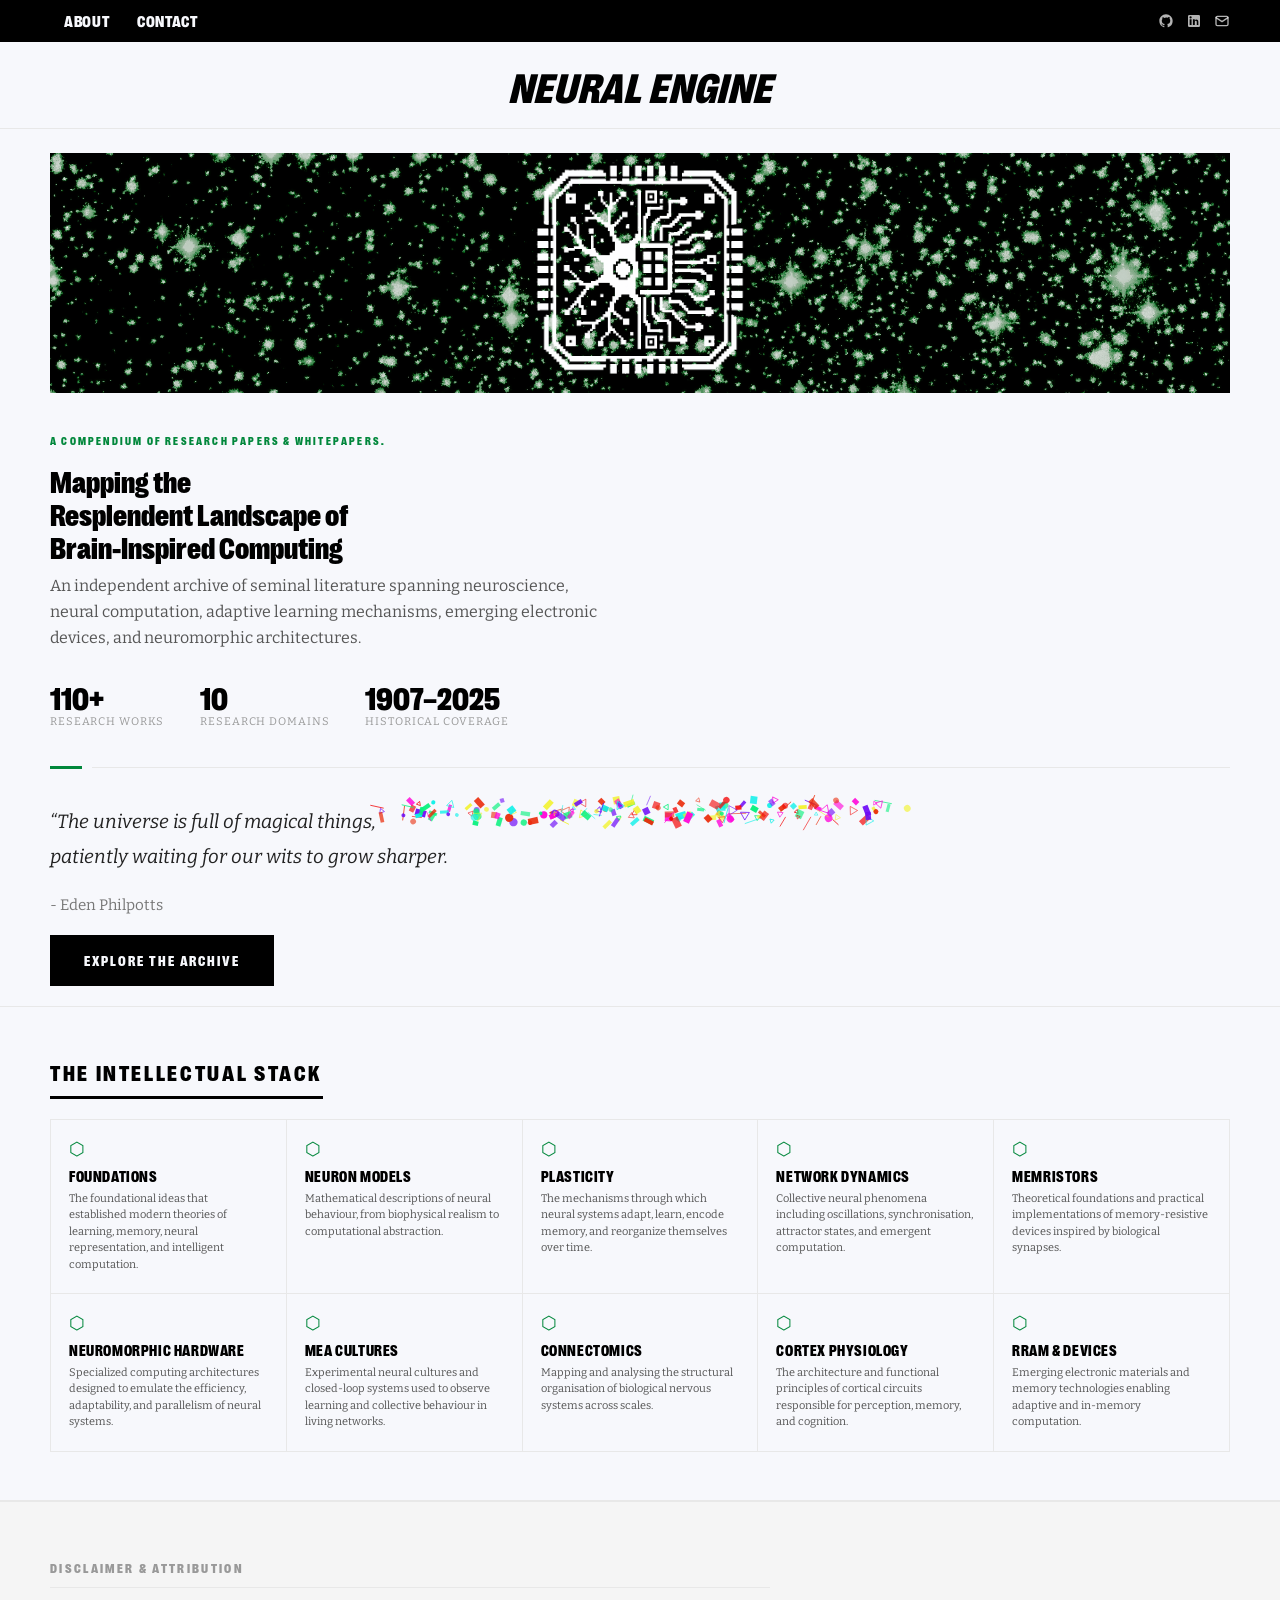
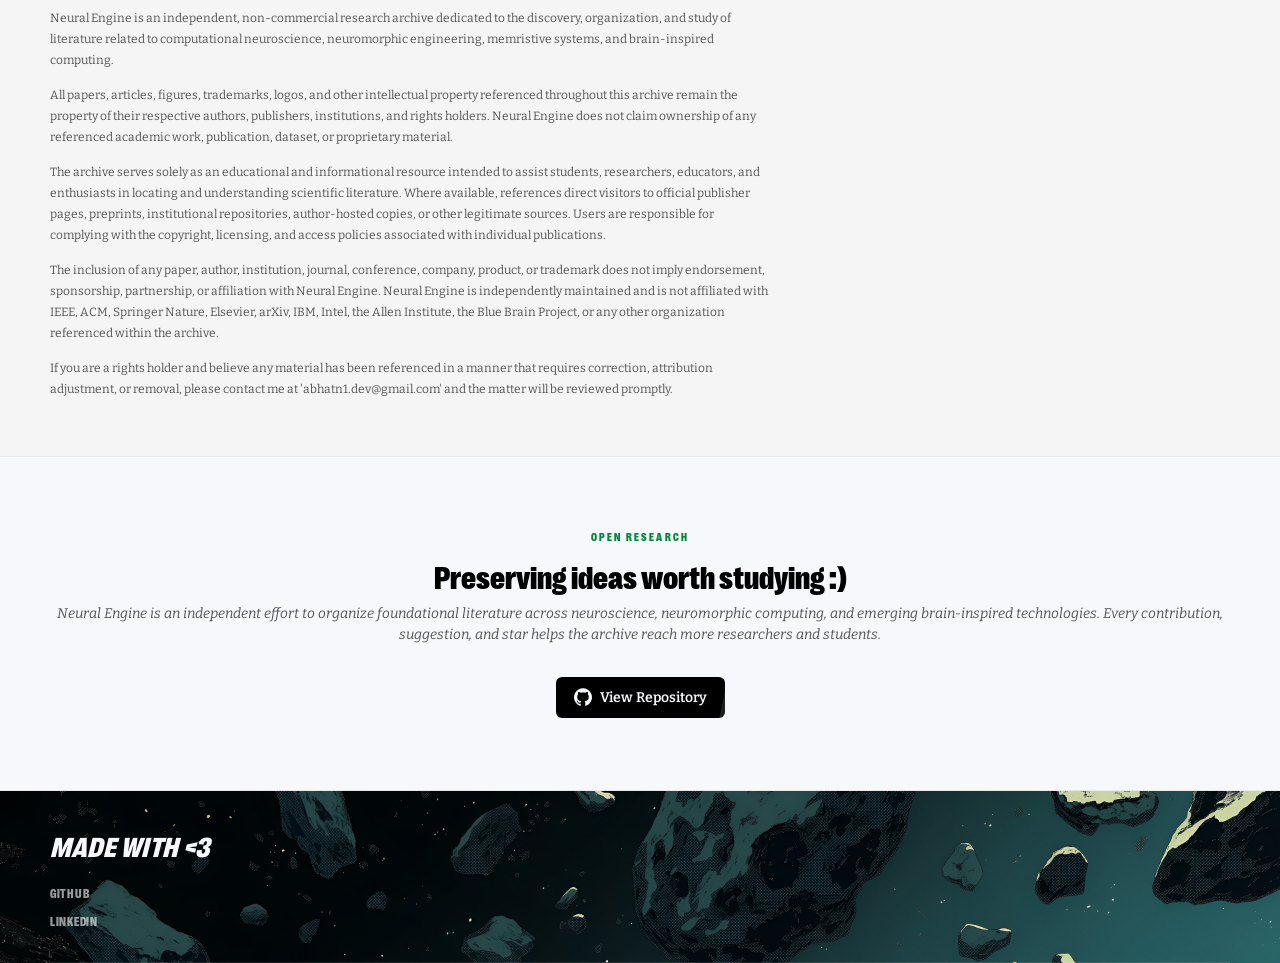
==== index.html @ 6e16e802 "Clean repository and keep landing page only" ====
<!doctype html>
<html lang="en">
  <head>
    <meta charset="UTF-8" />
    <meta name="viewport" content="width=device-width, initial-scale=1.0" />
    <title>Neural Engine 🧠</title>
    <meta
      name="description"
      content="A compendium of seminal papers on neural computation, synaptic plasticity, and brain-inspired machinery."
    />
    <link rel="icon" type="image/png" href="./assets/favicon.png">
    <link rel="preconnect" href="https://fonts.googleapis.com" />
    <link rel="preconnect" href="https://fonts.gstatic.com" crossorigin />
    <link
      href="https://fonts.googleapis.com/css2?family=Barlow+Condensed:ital,wght@0,400;0,600;0,700;0,800;0,900;1,700;1,800;1,900&family=Barlow:wght@400;500;600;700&display=swap"
      rel="stylesheet"
    />
    <link rel="stylesheet" href="./css/style.css" />
  </head>
  <body>
    <!-- TOP NAV -->
    <header class="site-header">
      <div class="header-inner">
        <nav class="top-nav">
          <div class="nav-categories">
            <div class="nav-item"><a href="#about">About</a></div>
            <div class="nav-item"><a href="#contact">Contact</a></div>
          </div>

          <div class="nav-right">
            <div class="social-links">
              <a
                href="https://github.com/adityabhatnagar1/neural-engine"
                target="_blank"
                rel="noopener noreferrer"
                aria-label="GitHub"
              >
                <svg
                  width="16"
                  height="16"
                  viewBox="0 0 24 24"
                  fill="currentColor"
                >
                  <path
                    d="M12 2C6.48 2 2 6.48 2 12a10 10 0 0 0 6.84 9.49c.5.09.66-.22.66-.48v-1.7c-2.78.61-3.37-1.17-3.37-1.17-.46-1.17-1.12-1.48-1.12-1.48-.91-.62.07-.61.07-.61 1.01.07 1.54 1.04 1.54 1.04.9 1.54 2.37 1.1 2.95.84.09-.65.35-1.1.64-1.35-2.22-.25-4.56-1.11-4.56-4.93 0-1.09.39-1.99 1.03-2.69-.1-.25-.45-1.27.1-2.64 0 0 .84-.27 2.75 1.03A9.6 9.6 0 0 1 12 6.8c.85 0 1.71.12 2.51.35 1.91-1.3 2.75-1.03 2.75-1.03.55 1.37.2 2.39.1 2.64.64.7 1.03 1.6 1.03 2.69 0 3.83-2.34 4.68-4.57 4.93.36.31.68.92.68 1.86v2.76c0 .27.16.58.67.48A10 10 0 0 0 22 12c0-5.52-4.48-10-10-10z"
                  />
                </svg>
              </a>

              <a
                href="https://www.linkedin.com/in/adityabhatnagar1/"
                target="_blank"
                rel="noopener noreferrer"
                aria-label="LinkedIn"
              >
                <svg
                  width="16"
                  height="16"
                  viewBox="0 0 24 24"
                  fill="currentColor"
                >
                  <path
                    d="M19 3A2 2 0 0 1 21 5V19A2 2 0 0 1 19 21H5A2 2 0 0 1 3 19V5A2 2 0 0 1 5 3H19ZM8.34 18V9.37H5.49V18H8.34ZM6.91 8.24A1.65 1.65 0 1 0 6.9 4.94a1.65 1.65 0 0 0 .01 3.3ZM18.5 18V13.78C18.5 11.61 18.03 9.93 15.5 9.93C14.29 9.93 13.48 10.6 13.15 11.24H13.11V9.37H10.36V18H13.21V13.73C13.21 12.6 13.42 11.53 14.79 11.53C16.14 11.53 16.16 12.79 16.16 13.8V18H18.5Z"
                  />
                </svg>
              </a>

              <a href="mailto:abhatn1.dev@gmail.com" aria-label="Email">
                <svg
                  width="16"
                  height="16"
                  viewBox="0 0 24 24"
                  fill="none"
                  stroke="currentColor"
                  stroke-width="2"
                  stroke-linecap="round"
                  stroke-linejoin="round"
                >
                  <rect x="3" y="5" width="18" height="14" rx="2" />
                  <path d="M3 7l9 6 9-6" />
                </svg>
              </a>
            </div>
          </div>
        </nav>
      </div>
    </header>

    <!-- LOGO BAR -->
    <div class="logo-bar">
      <div class="container">
        <a href="/" class="site-logo">
          <span class="logo-text">Neural Engine</span>
        </a>
      </div>
    </div>

    <!-- HERO SECTION -->
    <section id="about" class="hero-section">
      <div class="container">
        <div class="hero-grid">
          <!-- Featured Article -->
          <div class="hero-featured">
            <div class="hero-img-wrap">
              <img src="./assets/header.jpg" alt="Dark Pines" loading="lazy" />

              <img
                src="./assets/logo.png"
                alt="Neural Engine"
                class="hero-logo"
              />
            </div>
            <div class="hero-content">
              <p class="hero-eyebrow">A Compendium of Research Papers & Whitepapers.</p>

              <h1 class="hero-title">
                Mapping the<br /> Resplendent Landscape of<br />Brain-Inspired Computing
              </h1>

              <p class="hero-lead">
              An independent archive of seminal literature spanning neuroscience, neural computation, adaptive learning mechanisms, emerging electronic devices, and neuromorphic architectures.
              </p>

              <!-- Stats row -->
              <div class="hero-stats">
                <div class="hero-stat">
                  <span class="stat-num">110+</span>
                  <span class="stat-label">Research Works</span>
                </div>
                <div class="hero-stat">
                  <span class="stat-num">10</span>
                  <span class="stat-label">Research Domains</span>
                </div>
                <div class="hero-stat">
                  <span class="stat-num">1907–2025</span>
                  <span class="stat-label">Historical Coverage</span>
                </div>
              </div>

              <div class="section-divider"></div>



              <div class="quote-block">
                <span class="quote-line"> “The universe is full of magical things, </span>

                <span class="quote-line"> patiently waiting for our wits to grow sharper. </span>

                <span class="quote-author"> - Eden Philpotts </span>
              </div>

            <div style="margin-top: 18px;"></div>

            <div class="hero-cta-wrap">
              <a href="./archive/" class="ui-btn">
                <span>Explore the Archive</span>
              </a>
            </div>

            <div style="margin-top: 20px;"></div>
          </div>
        </div>
      </div>
    </section>

    <!-- RESEARCH DOMAINS -->
<section class="domains-section">
  <div class="container">
    <div class="section-header-row">
      <h2 class="section-heading">The Intellectual Stack</h2>
    </div>
    <div class="domains-grid">
      <div class="domain-card">
        <span class="domain-icon">⬡</span>
        <h3>Foundations</h3>
        <p>The foundational ideas that established modern theories of learning, memory, neural representation, and intelligent computation.</p>
      </div>
      <div class="domain-card">
        <span class="domain-icon">⬡</span>
        <h3>Neuron Models</h3>
        <p>Mathematical descriptions of neural behaviour, from biophysical realism to computational abstraction.</p>
      </div>
      <div class="domain-card">
        <span class="domain-icon">⬡</span>
        <h3>Plasticity</h3>
        <p>The mechanisms through which neural systems adapt, learn, encode memory, and reorganize themselves over time.</p>
      </div>
      <div class="domain-card">
        <span class="domain-icon">⬡</span>
        <h3>Network Dynamics</h3>
        <p>Collective neural phenomena including oscillations, synchronisation, attractor states, and emergent computation.</p>
      </div>
      <div class="domain-card">
        <span class="domain-icon">⬡</span>
        <h3>Memristors</h3>
        <p>Theoretical foundations and practical implementations of memory-resistive devices inspired by biological synapses.</p>
      </div>
      <div class="domain-card">
        <span class="domain-icon">⬡</span>
        <h3>Neuromorphic Hardware</h3>
        <p>Specialized computing architectures designed to emulate the efficiency, adaptability, and parallelism of neural systems.</p>
      </div>
      <div class="domain-card">
        <span class="domain-icon">⬡</span>
        <h3>MEA Cultures</h3>
        <p>Experimental neural cultures and closed-loop systems used to observe learning and collective behaviour in living networks.</p>
      </div>
      <div class="domain-card">
        <span class="domain-icon">⬡</span>
        <h3>Connectomics</h3>
        <p>Mapping and analysing the structural organisation of biological nervous systems across scales.
      </div>
      <div class="domain-card">
        <span class="domain-icon">⬡</span>
        <h3>Cortex Physiology</h3>
        <p>The architecture and functional principles of cortical circuits responsible for perception, memory, and cognition.</p>
      </div>
      <div class="domain-card">
        <span class="domain-icon">⬡</span>
        <h3>RRAM & Devices</h3>
        <p>Emerging electronic materials and memory technologies enabling adaptive and in-memory computation.</p>
      </div>
    </div>
  </div>
</section>

<!-- DISCLAIMER -->
<section class="disclaimer-section">
  <div class="container">
    <div class="disclaimer-inner">
      <h2 class="disclaimer-heading">Disclaimer & Attribution</h2>
      <div class="disclaimer-body">
        <p>Neural Engine is an independent, non-commercial research archive dedicated to the discovery, organization, and study of literature related to computational neuroscience, neuromorphic engineering, memristive systems, and brain-inspired computing.</p>
        <p>All papers, articles, figures, trademarks, logos, and other intellectual property referenced throughout this archive remain the property of their respective authors, publishers, institutions, and rights holders. Neural Engine does not claim ownership of any referenced academic work, publication, dataset, or proprietary material.</p>
        <p>The archive serves solely as an educational and informational resource intended to assist students, researchers, educators, and enthusiasts in locating and understanding scientific literature. Where available, references direct visitors to official publisher pages, preprints, institutional repositories, author-hosted copies, or other legitimate sources. Users are responsible for complying with the copyright, licensing, and access policies associated with individual publications.</p>
        <p>The inclusion of any paper, author, institution, journal, conference, company, product, or trademark does not imply endorsement, sponsorship, partnership, or affiliation with Neural Engine. Neural Engine is independently maintained and is not affiliated with IEEE, ACM, Springer Nature, Elsevier, arXiv, IBM, Intel, the Allen Institute, the Blue Brain Project, or any other organization referenced within the archive.</p>
        <p>If you are a rights holder and believe any material has been referenced in a manner that requires correction, attribution adjustment, or removal, please contact me at 'abhatn1.dev@gmail.com' and the matter will be reviewed promptly.</p>
      </div>
    </div>
  </div>
</section>

<!-- REPO CTA -->
<section class="repo-cta-section">
  <div class="container">
    <p class="repo-eyebrow">Open Research</p>
    <h2 class="repo-heading">Preserving ideas worth studying :)</h2>
    <p class="repo-sub">Neural Engine is an independent effort to organize foundational literature across neuroscience, neuromorphic computing, and emerging brain-inspired technologies. Every contribution, suggestion, and star helps the archive reach more researchers and students.</p>
    <a href="https://github.com/adityabhatnagar1/neural-engine" target="_blank" rel="noopener noreferrer" class="gh-star-btn">
      <span class="gh-shine"></span>
      <div class="gh-left">
        <svg class="gh-icon" viewBox="0 0 438.549 438.549" fill="currentColor">
          <path clip-rule="evenodd" d="M409.132 114.573c-19.608-33.596-46.205-60.194-79.798-79.8-33.598-19.607-70.277-29.408-110.063-29.408-39.781 0-76.472 9.804-110.063 29.408-33.596 19.605-60.192 46.204-79.8 79.8C9.803 148.168 0 184.854 0 224.63c0 47.78 13.94 90.745 41.827 128.906 27.884 38.164 63.906 64.572 108.063 79.227 5.14.954 8.945.283 11.419-1.996 2.475-2.282 3.711-5.14 3.711-8.562 0-.571-.049-5.708-.144-15.417a2549.81 2549.81 0 01-.144-25.406l-6.567 1.136c-4.187.767-9.469 1.092-15.846 1-6.374-.089-12.991-.757-19.842-1.999-6.854-1.231-13.229-4.086-19.13-8.559-5.898-4.473-10.085-10.328-12.56-17.556l-2.855-6.57c-1.903-4.374-4.899-9.233-8.992-14.559-4.093-5.331-8.232-8.945-12.419-10.848l-1.999-1.431c-1.332-.951-2.568-2.098-3.711-3.429-1.142-1.331-1.997-2.663-2.568-3.997-.572-1.335-.098-2.43 1.427-3.289 1.525-.859 4.281-1.276 8.28-1.276l5.708.853c3.807.763 8.516 3.042 14.133 6.851 5.614 3.806 10.229 8.754 13.846 14.842 4.38 7.806 9.657 13.754 15.846 17.847 6.184 4.093 12.419 6.136 18.699 6.136 6.28 0 11.704-.476 16.274-1.423 4.565-.952 8.848-2.383 12.847-4.285 1.713-12.758 6.377-22.559 13.988-29.41-10.848-1.14-20.601-2.857-29.264-5.14-8.658-2.286-17.605-5.996-26.835-11.14-9.235-5.137-16.896-11.516-22.985-19.126-6.09-7.614-11.088-17.61-14.987-29.979-3.901-12.374-5.852-26.648-5.852-42.826 0-23.035 7.52-42.637 22.557-58.817-7.044-17.318-6.379-36.732 1.997-58.24 5.52-1.715 13.706-.428 24.554 3.853 10.85 4.283 18.794 7.952 23.84 10.994 5.046 3.041 9.089 5.618 12.135 7.708 17.705-4.947 35.976-7.421 54.818-7.421s37.117 2.474 54.823 7.421l10.849-6.849c7.419-4.57 16.18-8.758 26.262-12.565 10.088-3.805 17.802-4.853 23.134-3.138 8.562 21.509 9.325 40.922 2.279 58.24 15.036 16.18 22.559 35.787 22.559 58.817 0 16.178-1.958 30.497-5.853 42.966-3.9 12.471-8.941 22.457-15.125 29.979-6.191 7.521-13.901 13.85-23.131 18.986-9.232 5.14-18.182 8.85-26.84 11.136-8.662 2.286-18.415 4.004-29.263 5.146 9.894 8.562 14.842 22.077 14.842 40.539v60.237c0 3.422 1.19 6.279 3.572 8.562 2.379 2.279 6.136 2.95 11.276 1.995 44.163-14.653 80.185-41.062 108.068-79.226 27.88-38.161 41.825-81.126 41.825-128.906-.01-39.771-9.818-76.454-29.414-110.049z"/>
        </svg>
        <span>View Repository</span>
      </div>

    </a>
  </div>
</section>


    <!-- FOOTER -->
    <footer id="contact" class="site-footer">
      <div class="container">
        <div class="footer-grid">
          <div class="footer-brand">
            <a href="/" class="site-logo footer-logo">
              <span class="logo-text">made with <3</span>
            </a>

            <p style="margin-top: 12px"></p>
            <div class="footer-social">
              <a
                href="https://github.com/adityabhatnagar1/"
                target="_blank"
                rel="noopener noreferrer"
                aria-label="GitHub"
                >GitHub</a
              >

              <a
                href="https://www.linkedin.com/in/adityabhatnagar1/"
                target="_blank"
                rel="noopener noreferrer"
                aria-label="LinkedIn"
                >LinkedIn</a
              >



            </div>
          </div>
        </div>
      </div>


    </footer>

    <script src="./js/main.js"></script>

    <canvas id="archive-canvas"></canvas>

    <div id="archive-msg">ARCHIVE_COMPLETE</div>

  </body>
</html>
---- css/style.css ----
@keyframes signalInstability {
  0% {
    transform: translate(0px, 0px) rotate(0deg);
  }

  10% {
    transform: translate(-1px, 1px) rotate(-0.15deg);
  }

  20% {
    transform: translate(2px, -1px) rotate(0.15deg);
  }

  30% {
    transform: translate(-2px, 1px) rotate(-0.1deg);
  }

  40% {
    transform: translate(1px, -1px) rotate(0.1deg);
  }

  50% {
    transform: translate(-1px, 1px) rotate(0deg);
  }

  60% {
    transform: translate(2px, 0px) rotate(0.1deg);
  }

  70% {
    transform: translate(-2px, -1px) rotate(-0.1deg);
  }

  80% {
    transform: translate(1px, 1px) rotate(0deg);
  }

  90% {
    transform: translate(-1px, 0px) rotate(0.05deg);
  }

  100% {
    transform: translate(0px, 0px) rotate(0deg);
  }
}

.signal-instability {
  animation: signalInstability 0.45s ease;
}

@font-face {
  font-family: "Bitter";
  src: url("../assets/bitter/Bitter-VariableFont_wght.ttf") format("truetype");
  font-weight: 100 900;
  font-style: normal;
}

@font-face {
  font-family: "Bitter";
  src: url("../assets/bitter/Bitter-Italic-VariableFont_wght.ttf")
    format("truetype");
  font-weight: 100 900;
  font-style: italic;
}

@font-face {
  font-family: "OwnersX";
  src: url("../assets/ownersx/Owners-XXNarrow-Black.otf") format("opentype");
  font-weight: 900;
  font-style: normal;
}

*,
*::before,
*::after {
  box-sizing: border-box;
  margin: 0;
  padding: 0;
}

:root {
  --black: #000000;
  --white: #f7f8fc;
  --gray-100: #f5f5f5;
  --gray-200: #e8e8e8;
  --gray-400: #999999;
  --gray-600: #555555;
  --red: #01873b;
  --font-condensed: "Barlow", sans-serif;
  --font-body: "Bitter", serif;
  --container-max: 1220px;
  --header-h: 42px;
}

html {
  font-size: 16px;
  scroll-behavior: smooth;
}

body {
  font-family: var(--font-body);
  background: var(--white);
  color: var(--black);
  line-height: 1.5;
  -webkit-font-smoothing: antialiased;
}

a {
  color: inherit;
  text-decoration: none;
}
a:hover {
  color: var(--red);
}
img {
  display: block;
  width: 100%;
  height: 100%;
  object-fit: cover;
}
ul {
  list-style: none;
}

/* === CONTAINER === */
.container {
  max-width: var(--container-max);
  margin: 0 auto;
  padding: 0 20px;
}

/* === CATEGORY TAGS === */
.category-tag {
  display: inline-block;
  font-family: var(--font-condensed);
  font-size: 11px;
  font-weight: 700;
  letter-spacing: 0.08em;
  text-transform: uppercase;
  color: var(--red);
  margin-bottom: 6px;
  transition: opacity 0.15s;
}
.category-tag:hover {
  opacity: 0.7;
  color: var(--red);
}
.category-tag.small {
  font-size: 10px;
}
.category-tag.themed-tag {
  color: var(--red);
}

/* === BYLINE === */
.byline {
  font-family: var(--font-body);
  font-size: 12px;
  color: var(--gray-600);
  display: block;
  margin-top: 6px;
}
.byline.small {
  font-size: 11px;
}
.byline a:hover {
  color: var(--red);
}

/* === EXCERPT === */
.excerpt {
  font-size: 13px;
  color: var(--gray-600);
  line-height: 1.5;
  margin: 6px 0;
  font-style: italic;
}

/* === SECTION HEADINGS === */
.section-heading {
  font-family: "OwnersX", sans-serif;
  font-size: 22px;
  font-weight: 800;
  letter-spacing: 0.12em;
  text-transform: uppercase;
  color: var(--black);
  border-bottom: 3px solid var(--black);
  padding-bottom: 8px;
  margin-bottom: 20px;
}
.section-heading.themed {
  color: var(--black);
}
.section-label {
  font-family: "OwnersX", sans-serif;
  font-size: 18px;
  font-weight: 700;
  letter-spacing: 0.1em;
  text-transform: uppercase;
  color: var(--gray-400);
  border-bottom: 2px solid var(--gray-200);
  padding-bottom: 8px;
  margin-bottom: 14px;
}

/* === READ MORE BUTTONS === */
.read-more-btn {
  display: inline-flex;
  align-items: center;
  gap: 4px;
  font-family: var(--font-condensed);
  font-size: 12px;
  font-weight: 700;
  letter-spacing: 0.1em;
  text-transform: uppercase;
  color: var(--black);
  border: 2px solid var(--black);
  padding: 6px 14px;
  transition:
    background 0.15s,
    color 0.15s;
}
.read-more-btn:hover {
  background: var(--black);
  color: var(--white);
}
.read-more-btn.sm {
  font-size: 11px;
  padding: 4px 10px;
}

/* === SITE HEADER / NAV === */
.site-header {
  background: var(--black);
  position: sticky;
  top: 0;
  z-index: 100;
}
.header-inner {
  max-width: var(--container-max);
  margin: 0 auto;
  padding: 0 20px;
}
.top-nav {
  display: flex;
  align-items: center;
  justify-content: space-between;
  height: var(--header-h);
}
.nav-categories {
  display: flex;
  align-items: center;
  gap: 0;
}
.nav-item {
  position: relative;
}
.nav-item > a {
  display: block;
  font-family: "OwnersX", sans-serif;
  font-size: 16px;
  font-weight: 700;
  letter-spacing: 0.04em;
  text-transform: uppercase;
  color: var(--white);
  padding: 0 14px;
  height: var(--header-h);
  line-height: var(--header-h);
  transition:
    color 0.15s,
    background 0.15s;
}
.nav-item > a:hover {
  color: var(--white);
  background: rgba(255, 255, 255, 0.1);
}
.nav-newsletter > a {
  color: #aaa;
}

/* Dropdown */
.dropdown:hover .dropdown-menu {
  display: block;
}
.dropdown-menu {
  display: none;
  position: absolute;
  top: var(--header-h);
  left: 0;
  background: var(--black);
  min-width: 180px;
  padding: 8px 0;
  z-index: 200;
  border-top: 2px solid var(--red);
}
.dropdown-menu a {
  display: block;
  font-family: var(--font-condensed);
  font-size: 12px;
  font-weight: 600;
  letter-spacing: 0.06em;
  text-transform: uppercase;
  color: #ccc;
  padding: 7px 18px;
  transition:
    color 0.1s,
    background 0.1s;
}
.dropdown-menu a:hover {
  color: var(--white);
  background: rgba(255, 255, 255, 0.08);
}

/* Nav right */
.nav-right {
  display: flex;
  align-items: center;
  gap: 16px;
}
.search-btn {
  background: none;
  border: none;
  color: var(--white);
  cursor: pointer;
  padding: 6px;
  display: flex;
  align-items: center;
  transition: opacity 0.15s;
}
.search-btn:hover {
  opacity: 0.7;
}
.social-links {
  display: flex;
  align-items: center;
  gap: 12px;
}
.social-links a {
  color: rgba(255, 255, 255, 0.7);
  display: flex;
  align-items: center;
  transition: color 0.15s;
}
.social-links a:hover {
  color: var(--white);
}

/* === LOGO BAR === */
.logo-bar {
  background: var(--white);
  border-bottom: 1px solid var(--gray-200);
  padding: 22px 0 18px;
  text-align: center;
}

.site-logo {
  display: inline-block;
}
.logo-text {
  font-family: "OwnersX", sans-serif;
  font-size: 42px;
  font-weight: 900;
  font-style: italic;
  letter-spacing: -0.01em;
  color: var(--black);
  line-height: 1;
  text-transform: uppercase;
}
.footer-logo .logo-text {
  font-size: 28px;
}

/* === HERO SECTION === */
.hero-section {
  padding: 24px 0 0;
  border-bottom: 1px solid var(--gray-200);
}
.hero-grid {
  display: block;
}

/* Featured */

.hero-img-wrap {
  position: relative; /* add this */
  width: 100%;
  height: 240px;
  overflow: hidden;
  margin-bottom: 40px;
}

.hero-img-wrap .hero-logo {
  position: absolute;
  top: 50%;
  left: 50%;
  transform: translate(-50%, -50%);
  width: 280px;
  height: 280px;
  opacity: 1;
  mix-blend-mode: normal;
}

.hero-img-wrap img {
  width: 100%;
  height: 100%;
  object-fit: cover;
}

.hero-title {
  font-family: "OwnersX", sans-serif;
  font-size: 30px;
  font-weight: 800;
  line-height: 1.1;
  margin-bottom: 10px;
}
.hero-title a:hover {
  color: var(--gray-600);
}
.hero-excerpt {
  font-size: 14px;
  color: var(--gray-600);
  font-style: italic;
  margin-bottom: 8px;
  line-height: 1.5;
}

/* Sidebar */
.hero-sidebar {
  border-left: 1px solid var(--gray-200);
  padding-left: 20px;
}
.latest-list {
  margin-bottom: 16px;
}
.latest-list li {
  padding: 10px 0;
  border-bottom: 1px solid var(--gray-200);
}
.latest-list li:last-child {
  border-bottom: none;
}
.latest-title {
  font-family: var(--font-condensed);
  font-size: 16px;
  font-weight: 700;
  line-height: 1.25;
  margin: 4px 0;
}
.latest-title a:hover {
  color: var(--gray-600);
}

/* Secondary cards in sidebar */
.sidebar-secondary {
  margin-top: 20px;
  border-top: 2px solid var(--black);
  padding-top: 14px;
}
.secondary-card {
  display: grid;
  grid-template-columns: 80px 1fr;
  gap: 10px;
  margin-bottom: 14px;
  padding-bottom: 14px;
  border-bottom: 1px solid var(--gray-200);
}
.secondary-card:last-child {
  border-bottom: none;
}
.secondary-card img {
  width: 80px;
  height: 60px;
  object-fit: cover;
}
.secondary-title {
  font-family: "OwnersX", sans-serif;
  font-size: 25px;
  font-weight: 700;
  line-height: 1.05;
  margin: 3px 0;
}

/* Hero right */
.hero-right {
  border-left: 1px solid var(--gray-200);
  padding-left: 20px;
}
.newsletter-widget {
  background: var(--black);
  color: var(--white);
  padding: 18px;
  margin-bottom: 20px;
}
.newsletter-widget-label {
  font-family: var(--font-condensed);
  font-size: 18px;
  font-weight: 800;
  text-transform: uppercase;
  line-height: 1.1;
  margin-bottom: 6px;
}
.newsletter-widget-sub {
  font-size: 12px;
  color: rgba(255, 255, 255, 0.7);
  margin-bottom: 12px;
  line-height: 1.4;
}
.newsletter-widget-form {
  display: flex;
  flex-direction: column;
  gap: 8px;
}
.email-input {
  font-family: var(--font-body);
  font-size: 13px;
  padding: 8px 10px;
  border: 1px solid rgba(255, 255, 255, 0.3);
  background: rgba(255, 255, 255, 0.1);
  color: var(--white);
  outline: none;
  transition: border-color 0.15s;
  width: 100%;
}
.logo-text {
  font-family: "OwnersX", sans-serif;
  font-weight: 900;
  letter-spacing: 0.02em;
}
.email-input::placeholder {
  color: rgba(255, 255, 255, 0.5);
}
.email-input:focus {
  border-color: rgba(255, 255, 255, 0.6);
}
.subscribe-btn {
  font-family: var(--font-condensed);
  font-size: 12px;
  font-weight: 800;
  letter-spacing: 0.1em;
  text-transform: uppercase;
  background: var(--red);
  color: var(--white);
  border: none;
  padding: 9px 14px;
  cursor: pointer;
  transition: background 0.15s;
}
.subscribe-btn:hover {
  background: #c0121e;
}
.subscribe-btn.full {
  width: 100%;
}
.subscribe-btn.lg {
  padding: 12px 28px;
  font-size: 14px;
}

.latest-sidebar-links h4 {
  font-family: var(--font-condensed);
  font-size: 11px;
  font-weight: 700;
  letter-spacing: 0.1em;
  text-transform: uppercase;
  color: var(--gray-400);
  border-bottom: 2px solid var(--gray-200);
  padding-bottom: 6px;
  margin-bottom: 10px;
}
.latest-sidebar-links ul li {
  font-size: 12px;
  line-height: 1.4;
  padding: 7px 0;
  border-bottom: 1px solid var(--gray-200);
  color: var(--gray-600);
}
.latest-sidebar-links ul li a:hover {
  color: var(--red);
}

/* === TOP STORIES === */
.top-stories-section {
  padding: 32px 0;
  border-bottom: 1px solid var(--gray-200);
}
.top-stories-grid {
  display: grid;
  grid-template-columns: repeat(4, 1fr);
  gap: 20px;
}
.story-card {
  display: flex;
  flex-direction: column;
}
.story-card-img-wrap {
  display: block;
  aspect-ratio: 4/3;
  overflow: hidden;
  margin-bottom: 10px;
}
.story-card-img-wrap img {
  transition: transform 0.3s ease;
}
.story-card-img-wrap:hover img {
  transform: scale(1.04);
}
.story-card-content {
  flex: 1;
}
.story-card h3 {
  font-family: "OwnersX", sans-serif;
  font-size: 26px;
  font-weight: 700;
  line-height: 1.05;
  margin: 4px 0;
}
.story-card h3 a:hover {
  color: var(--gray-600);
}
.card-arrow {
  display: inline-block;
  font-size: 16px;
  margin-top: 8px;
  color: var(--red);
  font-weight: 700;
  transition: transform 0.15s;
}
.card-arrow:hover {
  transform: translateX(3px);
  color: var(--red);
}

/* === THEMED SECTIONS (AI Psychosis / Musk Watch) === */
.themed-section {
  padding: 32px 0;
  border-bottom: 1px solid var(--gray-200);
}
.section-header-row {
  display: flex;
  align-items: flex-end;
  justify-content: space-between;
  margin-bottom: 20px;
}
.section-header-row .section-heading {
  margin-bottom: 0;
}
.section-footer-row {
  display: flex;
  justify-content: center;
  margin-top: 24px;
}

.themed-grid {
  display: grid;
  grid-template-columns: 1fr 1fr 1fr;
  gap: 20px;
}
.themed-card {
  display: flex;
  flex-direction: column;
}
.themed-img-wrap {
  aspect-ratio: 16/10;
  overflow: hidden;
  margin-bottom: 10px;
}
.themed-img-wrap img {
  transition: transform 0.3s;
}
.themed-card:hover .themed-img-wrap img {
  transform: scale(1.04);
}
.themed-content h3 {
  font-family: var(--font-condensed);
  font-size: 17px;
  font-weight: 700;
  line-height: 1.2;
  margin: 4px 0;
}
.themed-content h3 a:hover {
  color: var(--gray-600);
}

.featured-themed .themed-img-wrap {
  aspect-ratio: 4/3;
}
.featured-themed .themed-content h3 {
  font-size: 20px;
}

/* Musk Watch */
.musk-grid {
  display: grid;
  grid-template-columns: 1fr 1fr;
  gap: 24px;
}

.musk-img-wrap {
  aspect-ratio: 16/10;
  overflow: hidden;
  margin-bottom: 12px;
}
.musk-img-wrap img {
  transition: transform 0.3s;
}
.musk-card:hover .musk-img-wrap img {
  transform: scale(1.03);
}
.musk-content h3 {
  font-family: "OwnersX", sans-serif;
  font-size: 52px;
  font-weight: 800;
  line-height: 1.15;
  margin: 6px 0;
}
.musk-content h3 a:hover {
  color: var(--gray-600);
}
.musk-secondary {
  display: flex;
  flex-direction: column;
  gap: 20px;
}
.musk-secondary-card {
  display: grid;
  grid-template-columns: 120px 1fr;
  gap: 12px;
  padding-bottom: 20px;
  border-bottom: 1px solid var(--gray-200);
}
.musk-secondary-card:last-child {
  border-bottom: none;
}
.musk-secondary-img {
  width: 120px;
  height: 90px;
  overflow: hidden;
  flex-shrink: 0;
}
.musk-secondary-content h3 {
  font-family: "OwnersX", sans-serif;
  font-size: 26px;
  font-weight: 700;
  line-height: 1.2;
  margin: 4px 0;
}

/* === THE FEED === */
.feed-section {
  padding: 32px 0;
  border-bottom: 1px solid var(--gray-200);
}
.feed-layout {
  display: grid;
  grid-template-columns: 1fr 280px;
  gap: 32px;
  align-items: start;
}
.feed-list {
  display: flex;
  flex-direction: column;
}
.feed-item {
  display: grid;
  grid-template-columns: 130px 1fr;
  gap: 14px;
  padding: 14px 0;
  border-bottom: 1px solid var(--gray-200);
}
.feed-img-wrap {
  display: block;
  width: 130px;
  height: 88px;
  overflow: hidden;
  flex-shrink: 0;
}
.feed-img-wrap img {
  width: 100%;
  height: 100%;
  object-fit: cover;
  transition: transform 0.3s;
}
.feed-item:hover .feed-img-wrap img {
  transform: scale(1.04);
}
.feed-content h3 {
  font-family: "OwnersX", sans-serif;
  font-size: 24px;
  font-weight: 600;
  line-height: 1.2;
  margin: 4px 0;
}
.feed-content h3 a:hover {
  color: var(--gray-600);
}

/* Feed sidebar */
.feed-sidebar {
  border-left: 1px solid var(--gray-200);
  padding-left: 24px;
  position: sticky;
  top: 60px;
}
.newsletter-box {
  background: var(--black);
  color: var(--white);
  padding: 20px;
  margin-bottom: 24px;
}
.newsletter-box h3 {
  font-family: var(--font-condensed);
  font-size: 20px;
  font-weight: 800;
  text-transform: uppercase;
  line-height: 1.1;
  margin-bottom: 8px;
}
.newsletter-box p {
  font-size: 12px;
  color: rgba(255, 255, 255, 0.7);
  margin-bottom: 12px;
  line-height: 1.4;
}
.newsletter-box form {
  display: flex;
  flex-direction: column;
  gap: 8px;
}
.terms-text {
  font-size: 10px;
  color: rgba(255, 255, 255, 0.5);
  margin-top: 8px !important;
}
.terms-text a {
  color: rgba(255, 255, 255, 0.5);
  text-decoration: underline;
}

.sidebar-articles-title {
  font-family: var(--font-condensed);
  font-size: 11px;
  font-weight: 700;
  letter-spacing: 0.1em;
  text-transform: uppercase;
  color: var(--gray-400);
  border-bottom: 2px solid var(--gray-200);
  padding-bottom: 6px;
  margin-bottom: 14px;
}
.sidebar-mini-card {
  display: grid;
  grid-template-columns: 64px 1fr;
  gap: 10px;
  padding-bottom: 14px;
  margin-bottom: 14px;
  border-bottom: 1px solid var(--gray-200);
}
.sidebar-mini-card:last-child {
  border-bottom: none;
}
.sidebar-mini-card img {
  width: 64px;
  height: 48px;
  object-fit: cover;
}
.sidebar-mini-card h5 {
  font-family: var(--font-condensed);
  font-size: 13px;
  font-weight: 700;
  line-height: 1.2;
  margin: 3px 0 0;
}
.sidebar-mini-card h5 a:hover {
  color: var(--gray-600);
}

/* === NEWSLETTER CTA === */
.newsletter-cta {
  background: var(--gray-100);
  padding: 48px 0;
  border-bottom: 1px solid var(--gray-200);
}
.newsletter-cta-inner {
  max-width: 520px;
  margin: 0 auto;
  text-align: center;
}
.newsletter-cta h2 {
  font-family: var(--font-condensed);
  font-size: 32px;
  font-weight: 900;
  text-transform: uppercase;
  margin-bottom: 10px;
}
.newsletter-cta p {
  font-size: 15px;
  color: var(--gray-600);
  margin-bottom: 20px;
}
.newsletter-cta-form {
  display: flex;
  gap: 0;
  margin-bottom: 12px;
}
.email-input.lg {
  flex: 1;
  background: var(--white);
  color: var(--black);
  border: 2px solid var(--black);
  border-right: none;
  padding: 12px 14px;
  font-size: 14px;
}
.email-input.lg::placeholder {
  color: var(--gray-400);
}
.email-input.lg:focus {
  outline: none;
  border-color: var(--black);
}
.newsletter-cta .terms-text {
  color: var(--gray-400);
}
.newsletter-cta .terms-text a {
  color: var(--gray-600);
}

/* === TERMINAL EMBED === */
.terminal-embed {
  margin: 40px 0;
  border-radius: 12px;
  overflow: hidden;
  border: 1px solid #2a2b3d;
}

.terminal-embed iframe {
  width: 100%;
  height: 500px;
  border: none;
  display: block;
}

/* === FOOTER === */
.site-footer {
  background-image: url("../assets/footer.jpg");
  background-size: cover;
  background-position: center;
  background-repeat: no-repeat;
  color: var(--white);
  padding: 40px 0 0;
}
.footer-grid {
  display: grid;
  grid-template-columns: 200px 1fr;
  gap: 40px;
  padding-bottom: 32px;
  border-bottom: 1px solid rgba(255, 255, 255, 0.1);
}
.footer-logo .logo-text {
  color: var(--white);
}
.footer-social {
  display: flex;
  flex-direction: column;
  gap: 10px;
  margin-top: 20px;
}
.footer-social a {
  font-family: "OwnersX", sans-serif;
  font-size: 12px;
  font-weight: 600;
  letter-spacing: 0.06em;
  text-transform: uppercase;
  color: rgba(255, 255, 255, 0.6);
  transition: color 0.15s;
}
.footer-social a:hover {
  color: var(--white);
}
.footer-categories {
  display: grid;
  grid-template-columns: repeat(5, 1fr);
  gap: 20px;
}
.footer-col h4 {
  font-family: var(--font-condensed);
  font-size: 11px;
  font-weight: 700;
  letter-spacing: 0.1em;
  text-transform: uppercase;
  color: rgba(255, 255, 255, 0.4);
  margin-bottom: 10px;
}
.footer-col ul li {
  margin-bottom: 7px;
}
.footer-col ul li a {
  font-size: 13px;
  color: rgba(255, 255, 255, 0.6);
  transition: color 0.15s;
}
.footer-col ul li a:hover {
  color: var(--white);
}
.footer-bottom {
  display: flex;
  align-items: center;
  justify-content: space-between;
  padding: 16px 0;
}
.footer-bottom p {
  font-size: 12px;
  color: rgba(255, 255, 255, 0.4);
}
.footer-bottom-links {
  display: flex;
  gap: 20px;
}
.footer-bottom-links a {
  font-size: 12px;
  color: rgba(255, 255, 255, 0.4);
  transition: color 0.15s;
}
.footer-bottom-links a:hover {
  color: var(--white);
}

/* === AI PSYCHOSIS DARK BG === */
.ai-psychosis {
  background: var(--white);
}

/* === RESPONSIVE === */
@media (max-width: 1100px) {
  .hero-grid {
    grid-template-columns: 1fr 300px;
  }
  .hero-right {
    display: none;
  }
  .top-stories-grid {
    grid-template-columns: repeat(2, 1fr);
  }
  .footer-categories {
    grid-template-columns: repeat(3, 1fr);
  }
}

@media (max-width: 900px) {
  .hero-grid {
    grid-template-columns: 1fr;
  }
  .hero-sidebar {
    border-left: none;
    padding-left: 0;
    border-top: 2px solid var(--black);
    padding-top: 20px;
  }
  .themed-grid {
    grid-template-columns: 1fr 1fr;
  }
  .musk-grid {
    grid-template-columns: 1fr;
  }
  .feed-layout {
    grid-template-columns: 1fr;
  }
  .feed-sidebar {
    border-left: none;
    padding-left: 0;
    position: static;
  }
}

@media (max-width: 700px) {
  .nav-categories .nav-item:nth-child(n + 5) {
    display: none;
  }
  .top-stories-grid {
    grid-template-columns: 1fr 1fr;
  }
  .themed-grid {
    grid-template-columns: 1fr;
  }
  .musk-secondary-card {
    grid-template-columns: 100px 1fr;
  }
  .footer-grid {
    grid-template-columns: 1fr;
  }
  .footer-categories {
    grid-template-columns: repeat(2, 1fr);
  }
  .footer-bottom {
    flex-direction: column;
    gap: 10px;
    text-align: center;
  }
  .logo-text {
    font-size: 32px;
  }
  .hero-title {
    font-size: 24px;
  }
  .newsletter-cta-form {
    flex-direction: column;
  }
  .email-input.lg {
    border-right: 2px solid var(--black);
  }
}

.quote-line {
  display: block;

  font-family: "Bitter", serif;

  font-size: 1.2rem;

  font-style: italic;

  line-height: 1.8;

  color: #222;
}

.quote-author {
  display: block;

  margin-top: 20px;

  font-size: 0.95rem;

  color: #777;
}

@media (max-width: 480px) {
  .top-stories-grid {
    grid-template-columns: 1fr;
  }
  .feed-item {
    grid-template-columns: 100px 1fr;
  }
  .feed-img-wrap {
    width: 100px;
    height: 72px;
  }
}

html {
  scroll-behavior: smooth;
}

#archive-canvas {
  position: fixed;
  inset: 0;
  pointer-events: none;
  z-index: 9999;
}

#archive-msg {
  position: fixed;
  bottom: 40px;
  left: 50%;
  transform: translateX(-50%);

  font-family: "OwnersX", sans-serif;
  font-size: 22px;
  letter-spacing: 0.08em;

  color: #111;

  background: rgba(255, 255, 255, 0.85);

  padding: 10px 18px;

  border: 1px solid rgba(0, 0, 0, 0.15);

  opacity: 0;

  transition: opacity 0.4s ease;

  z-index: 10000;
}

/* === SECTION DIVIDER === */
.section-divider {
  display: flex;
  align-items: center;
  gap: 10px;
  margin: 36px 0;
}
.section-divider::before {
  content: "";
  width: 32px;
  height: 3px;
  background: var(--red);
  flex-shrink: 0;
}
.section-divider::after {
  content: "";
  flex: 1;
  height: 1px;
  background: var(--gray-200);
}

/* === HERO CTA WRAP === */
.hero-cta-wrap {
  display: flex;
  justify-content: flex-start;
  margin: 8px 0 4px;
}

/* === UI BUTTON (moved from inline) === */
.ui-btn {
  display: inline-flex;
  align-items: center;
  justify-content: center;
  padding: 13px 32px;
  font-family: "OwnersX", sans-serif;
  font-size: 14px;
  font-weight: 900;
  letter-spacing: 0.14em;
  text-transform: uppercase;
  color: var(--white);
  background: var(--black);
  border: 2px solid var(--black);
  cursor: pointer;
  transition:
    background 0.2s ease,
    color 0.2s ease;
  text-decoration: none;
}
.ui-btn span {
  position: relative;
  transition: color 0.2s ease;
}
.ui-btn:hover {
  background: transparent;
  color: var(--black);
}
.ui-btn:hover span {
  color: var(--black);
}

/* === MOBILE LAYOUT IMPROVEMENTS === */
@media (max-width: 768px) {
  /* Logo bar */
  .logo-text {
    font-size: 28px;
    letter-spacing: -0.01em;
  }

  /* Hero section breathing room */
  .hero-section {
    padding: 20px 0 0;
  }
  .hero-img-wrap {
    height: 200px;
    margin-bottom: 28px;
  }
  .hero-img-wrap .hero-logo {
    width: 180px;
    height: 180px;
  }

  /* Hero text */
  .hero-title {
    font-size: 26px;
    line-height: 1.05;
    margin-bottom: 14px;
  }
  .hero-excerpt {
    font-size: 13px;
    line-height: 1.6;
  }

  /* Quote block */
  .quote-block {
    padding: 0 4px;
  }
  .quote-line {
    font-size: 1.05rem;
    line-height: 1.7;
  }

  /* Section divider spacing on mobile */
  .section-divider {
    margin: 28px 0;
  }

  /* Button full-width on small screens */
  .hero-cta-wrap {
    justify-content: center;
  }
  .ui-btn {
    width: 100%;
    justify-content: center;
    padding: 14px 20px;
  }

  /* Nav — keep both items visible */
  .nav-item > a {
    padding: 0 10px;
    font-size: 13px;
  }

  /* Byline blockquote */
  .byline {
    font-size: 13px;
    line-height: 1.6;
  }

  /* Footer */
  .footer-grid {
    grid-template-columns: 1fr;
    gap: 24px;
  }
  .footer-brand {
    text-align: center;
  }
  .footer-social {
    flex-direction: row;
    justify-content: center;
    flex-wrap: wrap;
    gap: 16px;
  }
}

@media (max-width: 420px) {
  .logo-text {
    font-size: 22px;
  }
  .hero-title {
    font-size: 22px;
  }
  .hero-img-wrap {
    height: 160px;
  }
  .hero-img-wrap .hero-logo {
    width: 140px;
    height: 140px;
  }
  .ui-btn {
    font-size: 12px;
    padding: 12px 16px;
  }
}

/* === HERO EYEBROW === */
.hero-eyebrow {
  font-family: "OwnersX", sans-serif;
  font-size: 11px;
  font-weight: 900;
  letter-spacing: 0.2em;
  text-transform: uppercase;
  color: var(--red);
  margin-bottom: 14px;
}

/* === HERO LEAD === */
.hero-lead {
  font-family: var(--font-body);
  font-size: 16px;
  color: var(--gray-600);
  line-height: 1.65;
  margin-bottom: 28px;
  max-width: 560px;
}

/* === HERO STATS ROW === */
.hero-stats {
  display: flex;
  gap: 36px;
  margin-bottom: 28px;
}
.hero-stat {
  display: flex;
  flex-direction: column;
  gap: 2px;
}
.stat-num {
  font-family: "OwnersX", sans-serif;
  font-size: 32px;
  font-weight: 900;
  color: var(--black);
  line-height: 1;
}
.stat-label {
  font-family: var(--font-body);
  font-size: 11px;
  color: var(--gray-400);
  text-transform: uppercase;
  letter-spacing: 0.08em;
}

/* === DOMAINS SECTION === */
.domains-section {
  padding: 48px 0;
  border-bottom: 1px solid var(--gray-200);
  background: var(--white);
}
.domains-grid {
  display: grid;
  grid-template-columns: repeat(5, 1fr);
  gap: 1px;
  border: 1px solid var(--gray-200);
  background: var(--gray-200);
}
.domain-card {
  background: var(--white);
  padding: 20px 18px;
  transition: background 0.15s ease;
}
.domain-card:hover {
  background: var(--black);
  color: var(--white);
}
.domain-card:hover p {
  color: rgba(255, 255, 255, 0.6);
}
.domain-card:hover .domain-icon {
  color: var(--red);
}
.domain-icon {
  display: block;
  font-size: 18px;
  color: var(--red);
  margin-bottom: 10px;
  line-height: 1;
}
.domain-card h3 {
  font-family: "OwnersX", sans-serif;
  font-size: 15px;
  font-weight: 900;
  letter-spacing: 0.04em;
  text-transform: uppercase;
  margin-bottom: 6px;
  line-height: 1.1;
}
.domain-card p {
  font-family: var(--font-body);
  font-size: 11px;
  color: var(--gray-600);
  line-height: 1.5;
}

/* === ARCHIVE STATUS === */
.archive-status-section {
  padding: 48px 0;
  border-bottom: 1px solid var(--gray-200);
  background: var(--gray-100);
}
.archive-bars {
  display: flex;
  flex-direction: column;
  gap: 14px;
  max-width: 640px;
  margin-bottom: 20px;
}
.archive-bar-row {
  display: grid;
  grid-template-columns: 160px 1fr 40px;
  align-items: center;
  gap: 14px;
}
.bar-label {
  font-family: "OwnersX", sans-serif;
  font-size: 12px;
  font-weight: 900;
  letter-spacing: 0.06em;
  text-transform: uppercase;
  color: var(--black);
}
.bar-track {
  height: 4px;
  background: var(--gray-200);
  position: relative;
  overflow: hidden;
}
.bar-fill {
  height: 100%;
  background: var(--black);
  transition: width 1s ease;
}
.bar-pct {
  font-family: var(--font-body);
  font-size: 11px;
  color: var(--gray-400);
  text-align: right;
}
.archive-note {
  font-family: var(--font-body);
  font-size: 11px;
  color: var(--gray-400);
  font-style: italic;
}

/* === FEATURED PAPERS === */
.featured-papers-section {
  padding: 48px 0;
  border-bottom: 1px solid var(--gray-200);
}
.papers-grid {
  display: grid;
  grid-template-columns: repeat(3, 1fr);
  gap: 1px;
  background: var(--gray-200);
  border: 1px solid var(--gray-200);
}
.paper-card {
  background: var(--white);
  padding: 24px 20px;
  display: flex;
  flex-direction: column;
  gap: 8px;
}
.paper-year {
  font-family: "OwnersX", sans-serif;
  font-size: 28px;
  font-weight: 900;
  color: var(--gray-200);
  line-height: 1;
}
.paper-title {
  font-family: "OwnersX", sans-serif;
  font-size: 17px;
  font-weight: 900;
  line-height: 1.1;
  color: var(--black);
}
.paper-desc {
  font-family: var(--font-body);
  font-size: 12px;
  color: var(--gray-600);
  line-height: 1.55;
  font-style: italic;
  flex: 1;
}
.paper-tag {
  font-family: "OwnersX", sans-serif;
  font-size: 9px;
  font-weight: 900;
  letter-spacing: 0.12em;
  text-transform: uppercase;
  color: var(--red);
  margin-top: 4px;
}

/* === TYPOGRAPHY: remove Barlow references === */
/* Replace all var(--font-condensed) usages with OwnersX */
:root {
  --font-condensed: "OwnersX", sans-serif;
}

/* === RESPONSIVE: new sections === */
@media (max-width: 1100px) {
  .domains-grid {
    grid-template-columns: repeat(4, 1fr);
  }
}
@media (max-width: 900px) {
  .domains-grid {
    grid-template-columns: repeat(3, 1fr);
  }
  .papers-grid {
    grid-template-columns: repeat(2, 1fr);
  }
  .hero-stats {
    gap: 24px;
  }
}
@media (max-width: 700px) {
  .domains-grid {
    grid-template-columns: repeat(2, 1fr);
  }
  .archive-bar-row {
    grid-template-columns: 120px 1fr 36px;
    gap: 10px;
  }
}
@media (max-width: 480px) {
  .domains-grid {
    grid-template-columns: 1fr 1fr;
  }
  .papers-grid {
    grid-template-columns: 1fr;
  }
  .hero-stats {
    flex-wrap: wrap;
    gap: 18px;
  }
  .stat-num {
    font-size: 26px;
  }
}

/* === REPO CTA SECTION === */
.repo-cta-section {
  padding: 72px 0;
  border-bottom: 1px solid var(--gray-200);
  background: var(--white);
  text-align: center;
}
.repo-eyebrow {
  font-family: "OwnersX", sans-serif;
  font-size: 11px;
  font-weight: 900;
  letter-spacing: 0.2em;
  text-transform: uppercase;
  color: var(--red);
  margin-bottom: 12px;
}
.repo-heading {
  font-family: "OwnersX", sans-serif;
  font-size: 32px;
  font-weight: 900;
  color: var(--black);
  margin-bottom: 10px;
  line-height: 1.1;
}
.repo-sub {
  font-family: var(--font-body);
  font-size: 14px;
  color: var(--gray-600);
  font-style: italic;
  margin-bottom: 32px;
}

/* === GITHUB STAR BUTTON === */
.gh-star-btn {
  position: relative;
  display: inline-flex;
  align-items: center;
  gap: 0;
  background: var(--black);
  color: var(--white);
  border-radius: 6px;
  overflow: hidden;
  text-decoration: none;
  transition: box-shadow 0.3s ease;
  font-family: var(--font-body);
  font-size: 14px;
  font-weight: 600;
}
.gh-star-btn:hover {
  color: var(--white);
  box-shadow:
    0 0 0 2px var(--black),
    0 0 0 4px #fff,
    0 0 0 6px var(--black);
}

/* shine sweep on hover */
.gh-shine {
  position: absolute;
  top: -48px;
  right: -32px;
  width: 32px;
  height: 128px;
  background: rgba(255, 255, 255, 0.12);
  transform: rotate(12deg) translateX(0);
  transition: transform 1s ease;
  pointer-events: none;
}
.gh-star-btn:hover .gh-shine {
  transform: rotate(12deg) translateX(-160px);
}

.gh-left {
  display: flex;
  align-items: center;
  gap: 8px;
  padding: 10px 18px;
}
.gh-icon {
  width: 18px;
  height: 18px;
  flex-shrink: 0;
  fill: currentColor;
}
.gh-right {
  display: flex;
  align-items: center;
  gap: 6px;
  padding: 10px 14px;
  border-left: 1px solid rgba(255, 255, 255, 0.15);
}
.gh-star-icon {
  width: 15px;
  height: 15px;
  fill: #9ca3af;
  transition: fill 0.3s ease;
}
.gh-star-btn:hover .gh-star-icon {
  fill: #fde047;
}
.gh-count {
  font-size: 13px;
  font-weight: 600;
  color: var(--white);
  font-variant-numeric: tabular-nums;
}

@media (max-width: 480px) {
  .repo-heading {
    font-size: 24px;
  }
}

/* === DISCLAIMER SECTION === */
.disclaimer-section {
  padding: 56px 0;
  background: var(--gray-100);
  border-top: 1px solid var(--gray-200);
  border-bottom: 1px solid var(--gray-200);
}
.disclaimer-inner {
  max-width: 720px;
}
.disclaimer-heading {
  font-family: "OwnersX", sans-serif;
  font-size: 13px;
  font-weight: 900;
  letter-spacing: 0.18em;
  text-transform: uppercase;
  color: var(--gray-400);
  margin-bottom: 20px;
  padding-bottom: 10px;
  border-bottom: 1px solid var(--gray-200);
}
.disclaimer-body p {
  font-family: var(--font-body);
  font-size: 12px;
  color: var(--gray-600);
  line-height: 1.75;
  margin-bottom: 14px;
}
.disclaimer-body p:last-child {
  margin-bottom: 0;
}

/* === FOOTER LEGAL === */
.footer-legal {
  padding-top: 20px;
  margin-top: 20px;
  border-top: 1px solid rgba(255, 255, 255, 0.08);
}
.footer-disclaimer {
  font-family: var(--font-body);
  font-size: 11px;
  color: rgba(255, 255, 255, 0.3);
  line-height: 1.7;
  margin-bottom: 6px;
}
.footer-disclaimer:last-child {
  margin-bottom: 0;
}
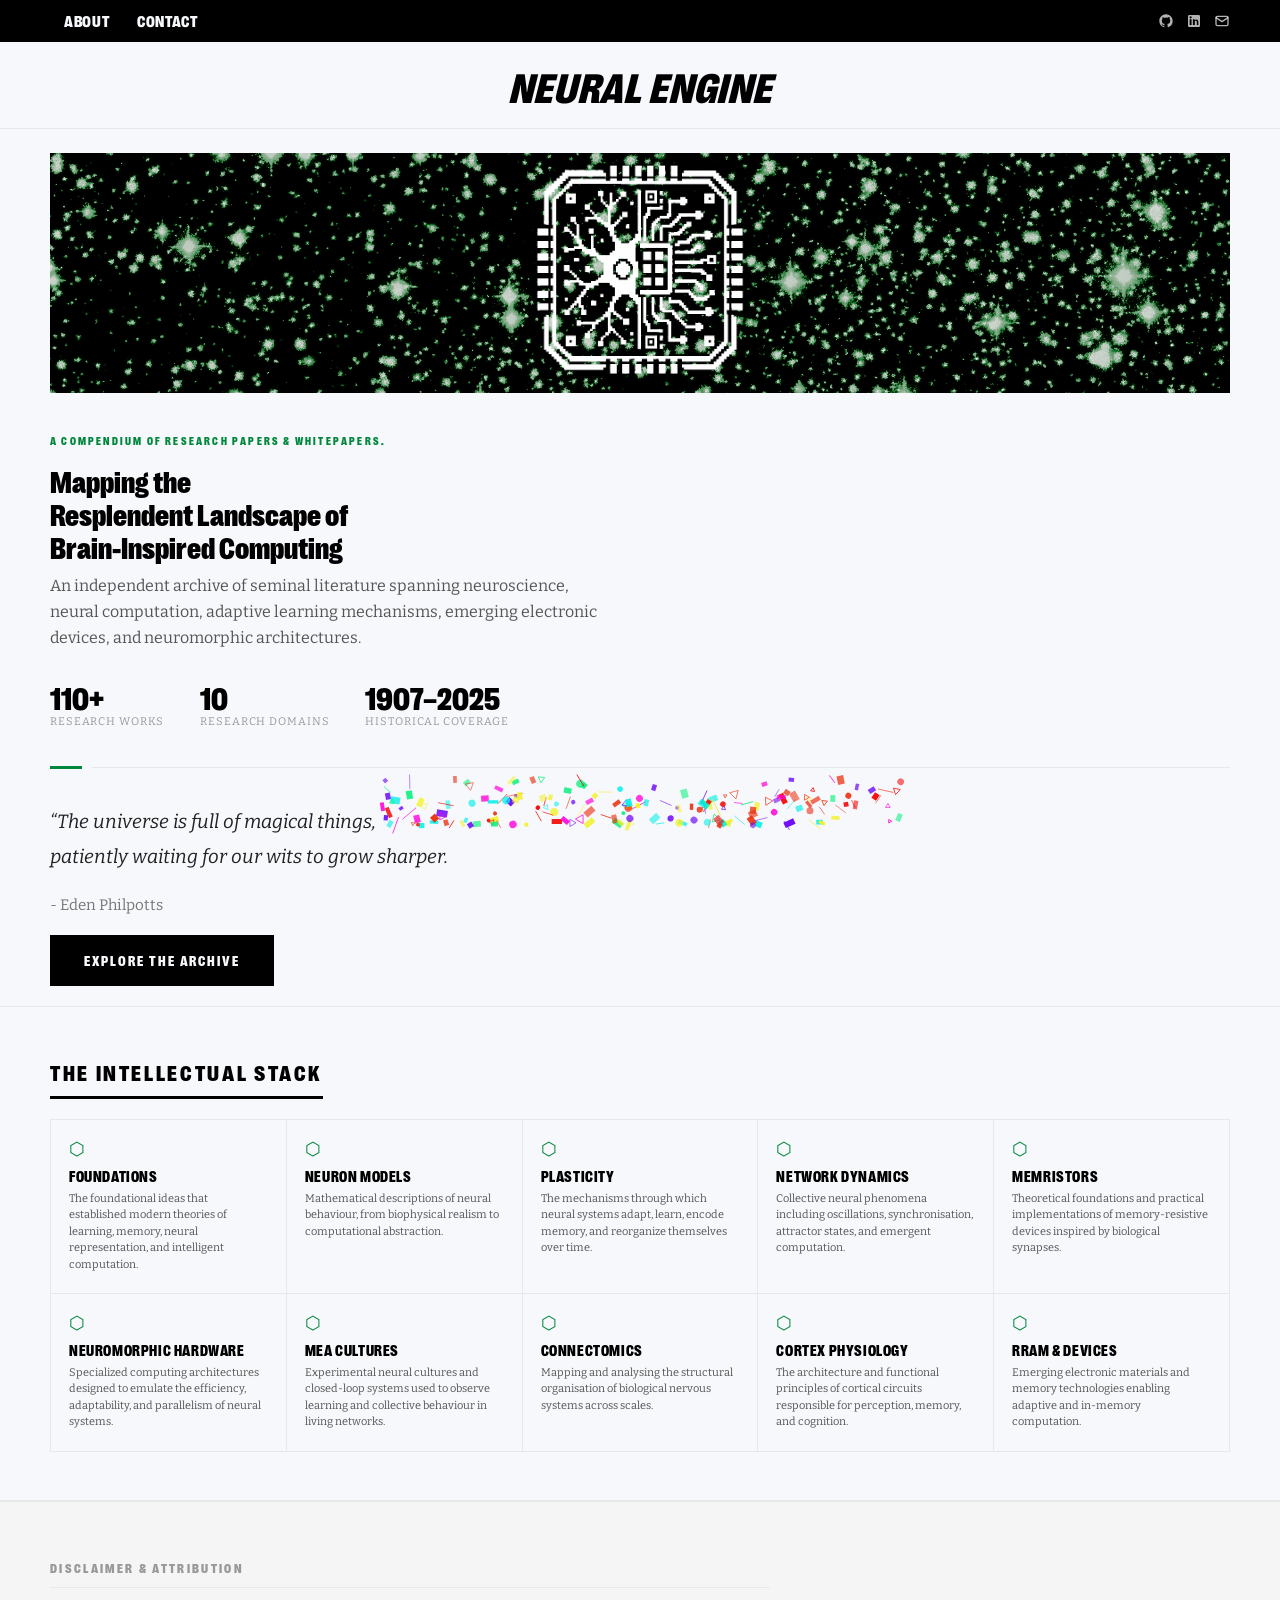
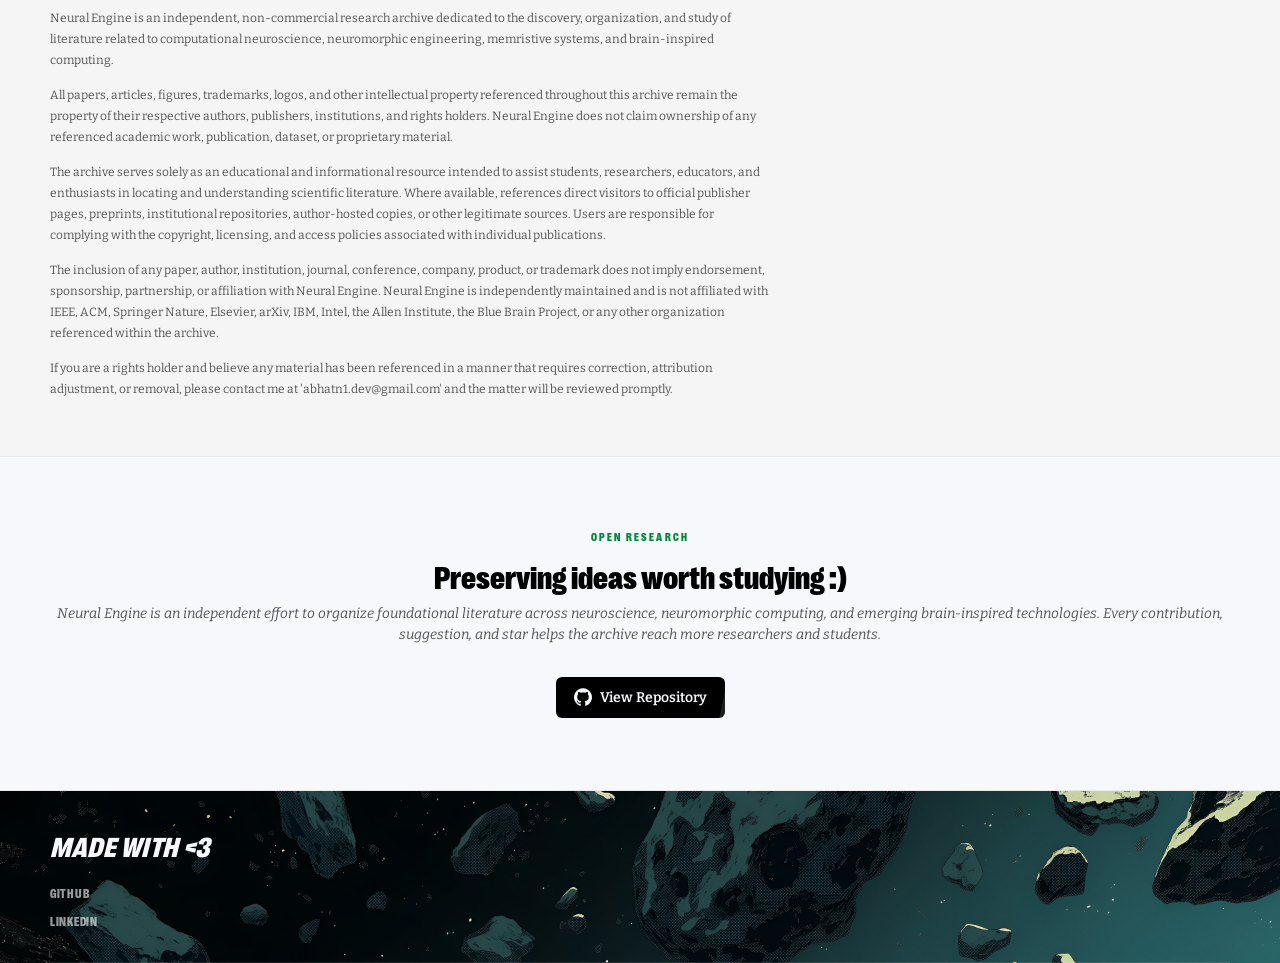
==== commit 8b7eb9a9: "Force Pages redeploy" ====
--- a/index.html
+++ b/index.html
@@ -305,3 +305,4 @@
 
   </body>
 </html>
+<!-- redeploy -->
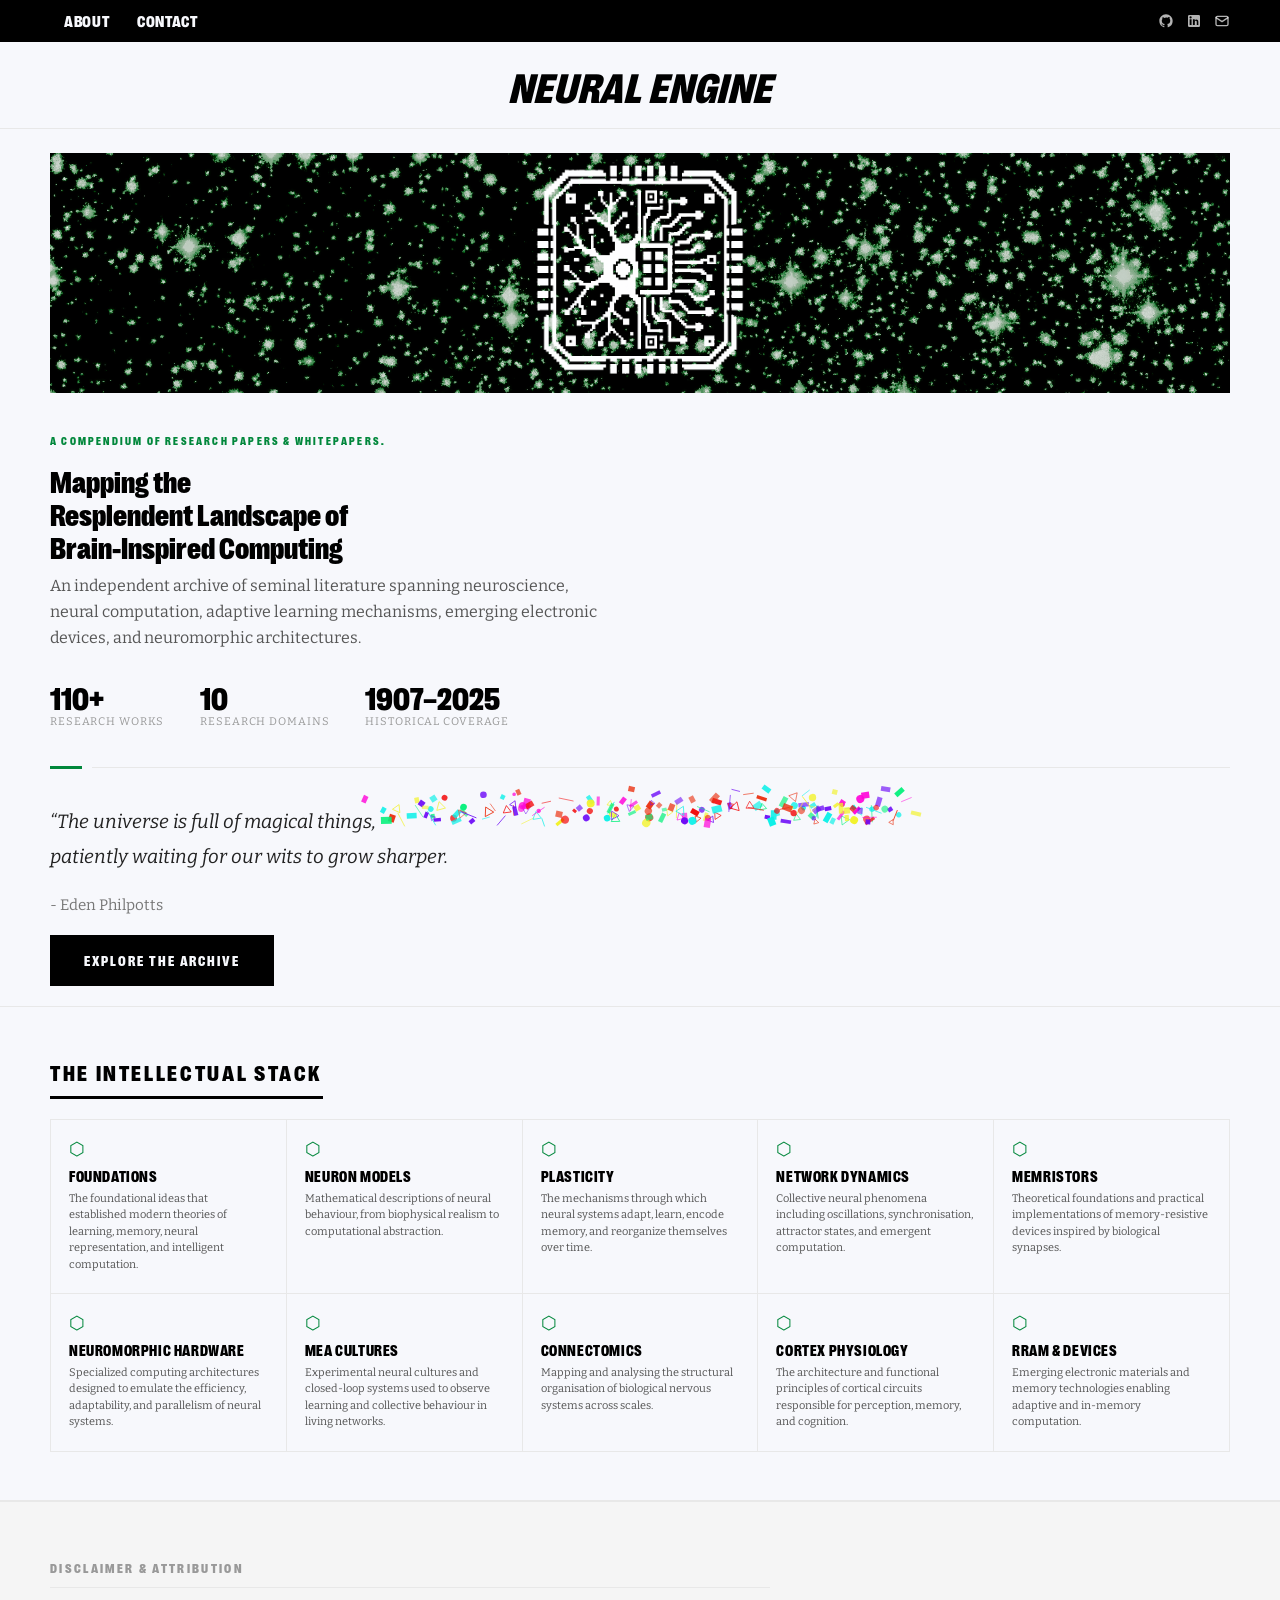
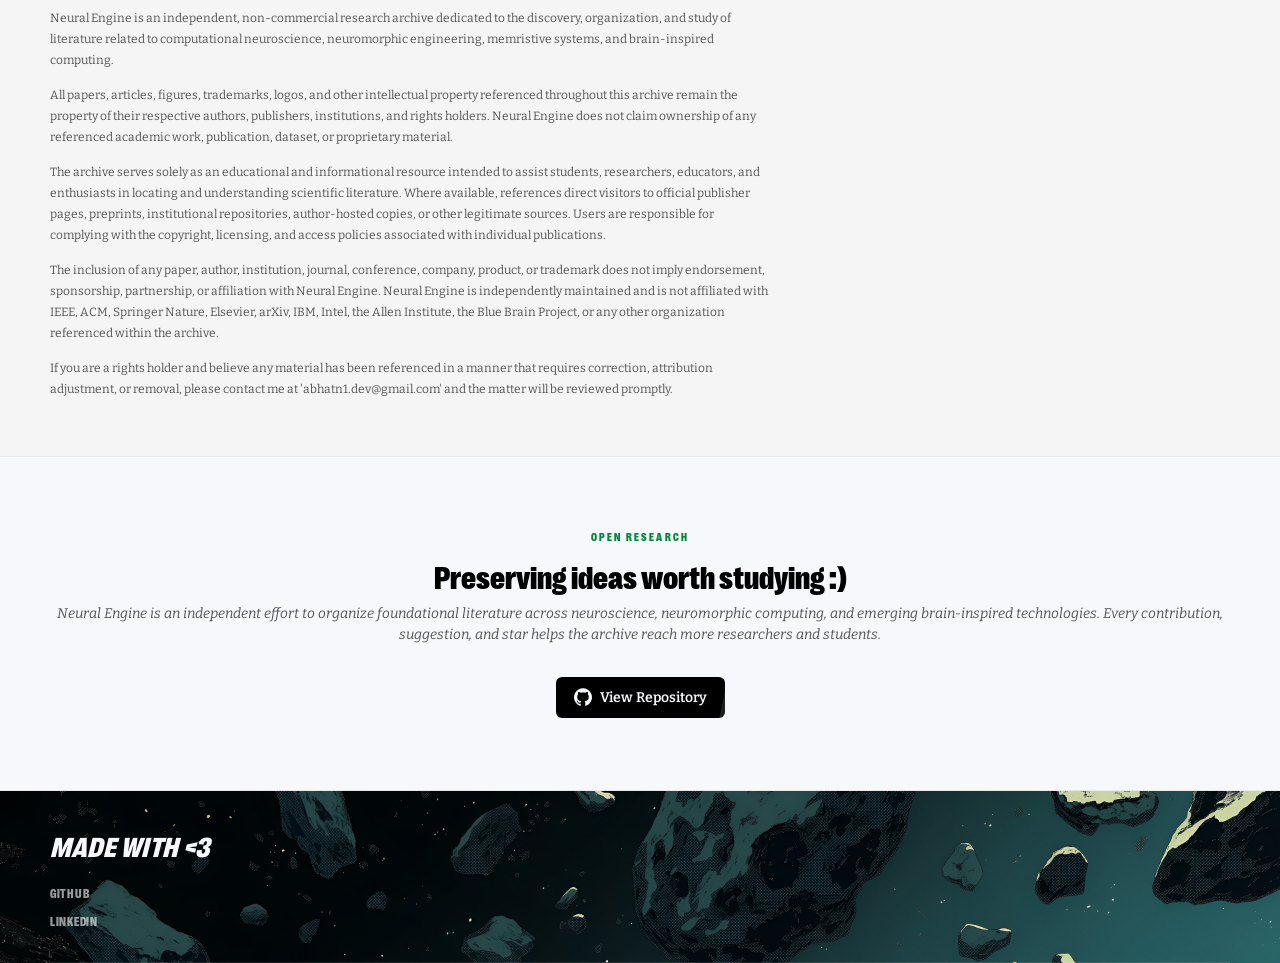
==== commit f583e5b5: "Updated navigation links" ====
--- a/index.html
+++ b/index.html
@@ -30,7 +30,7 @@
           <div class="nav-right">
             <div class="social-links">
               <a
-                href="https://github.com/adityabhatnagar1/neural-engine"
+                href="https://github.com/neuralenginelab"
                 target="_blank"
                 rel="noopener noreferrer"
                 aria-label="GitHub"
@@ -246,7 +246,7 @@
     <p class="repo-eyebrow">Open Research</p>
     <h2 class="repo-heading">Preserving ideas worth studying :)</h2>
     <p class="repo-sub">Neural Engine is an independent effort to organize foundational literature across neuroscience, neuromorphic computing, and emerging brain-inspired technologies. Every contribution, suggestion, and star helps the archive reach more researchers and students.</p>
-    <a href="https://github.com/adityabhatnagar1/neural-engine" target="_blank" rel="noopener noreferrer" class="gh-star-btn">
+    <a href="https://github.com/neuralenginelab" target="_blank" rel="noopener noreferrer" class="gh-star-btn">
       <span class="gh-shine"></span>
       <div class="gh-left">
         <svg class="gh-icon" viewBox="0 0 438.549 438.549" fill="currentColor">
